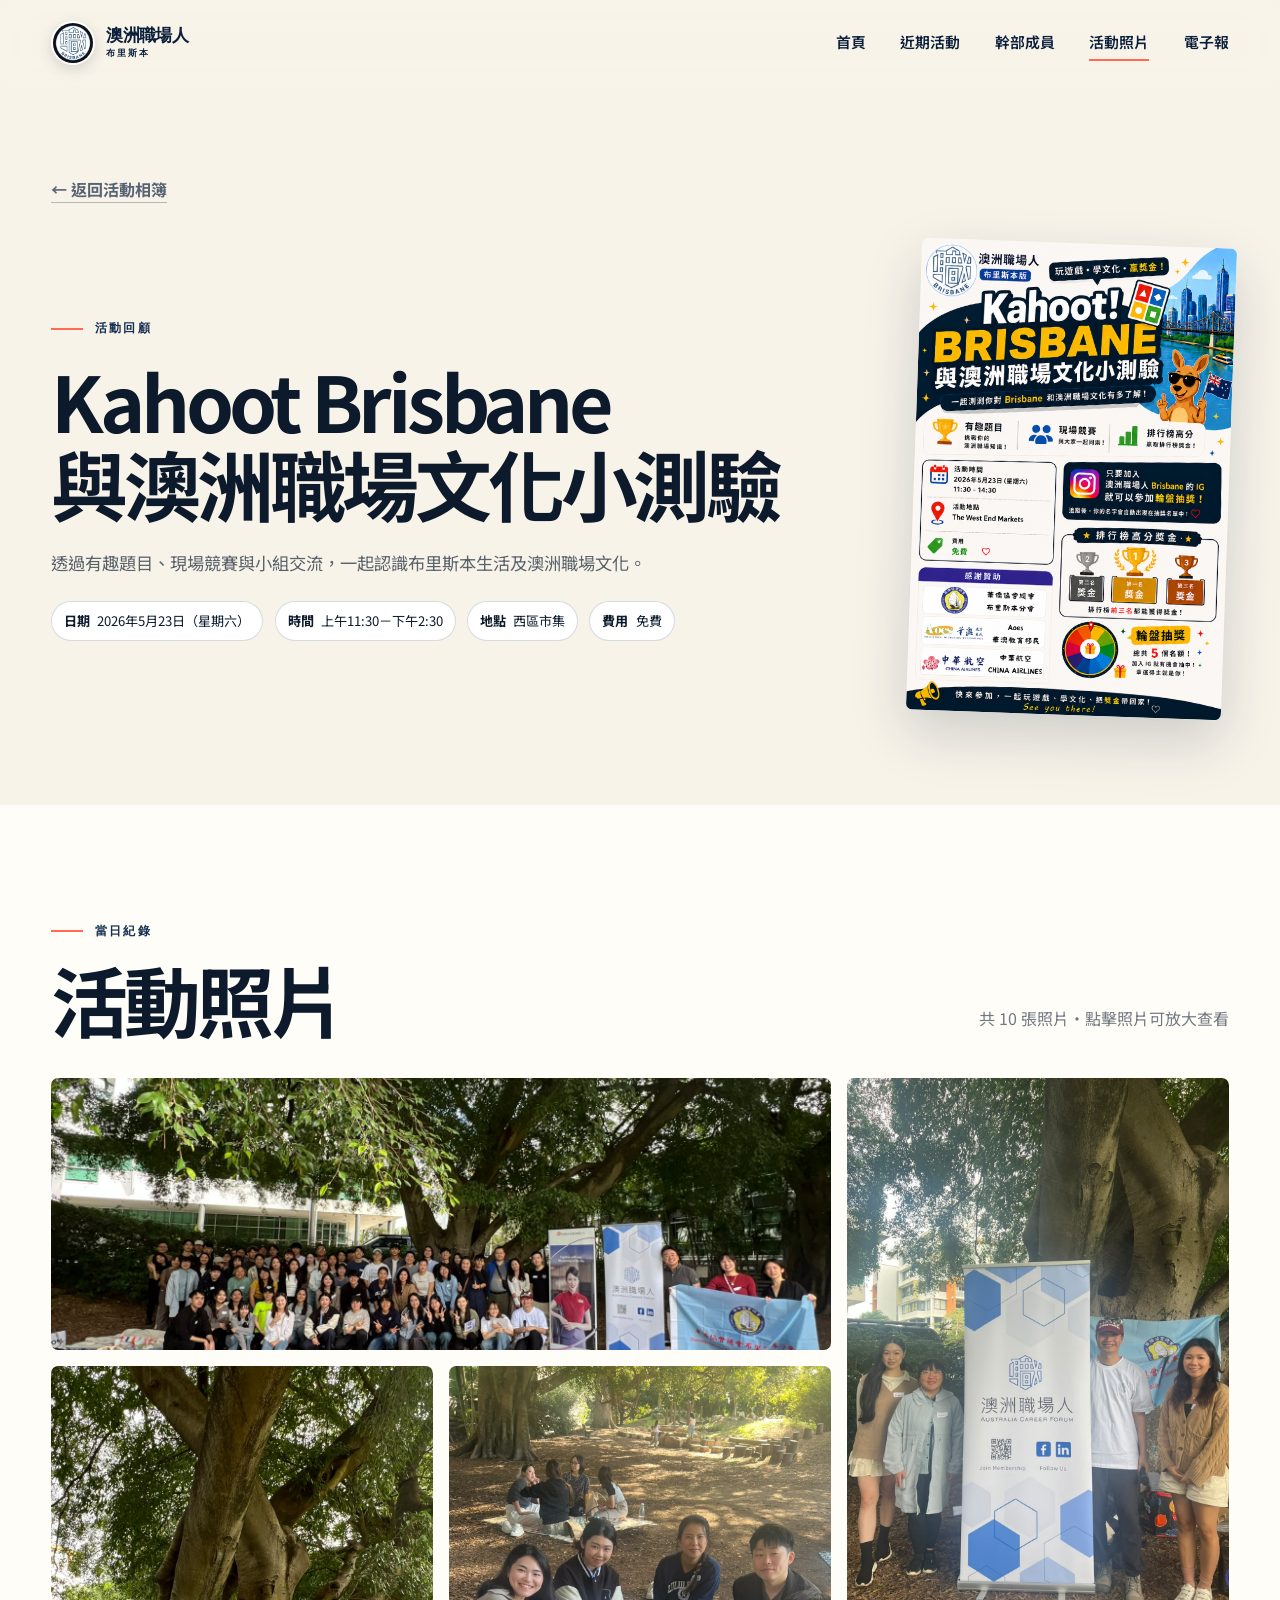
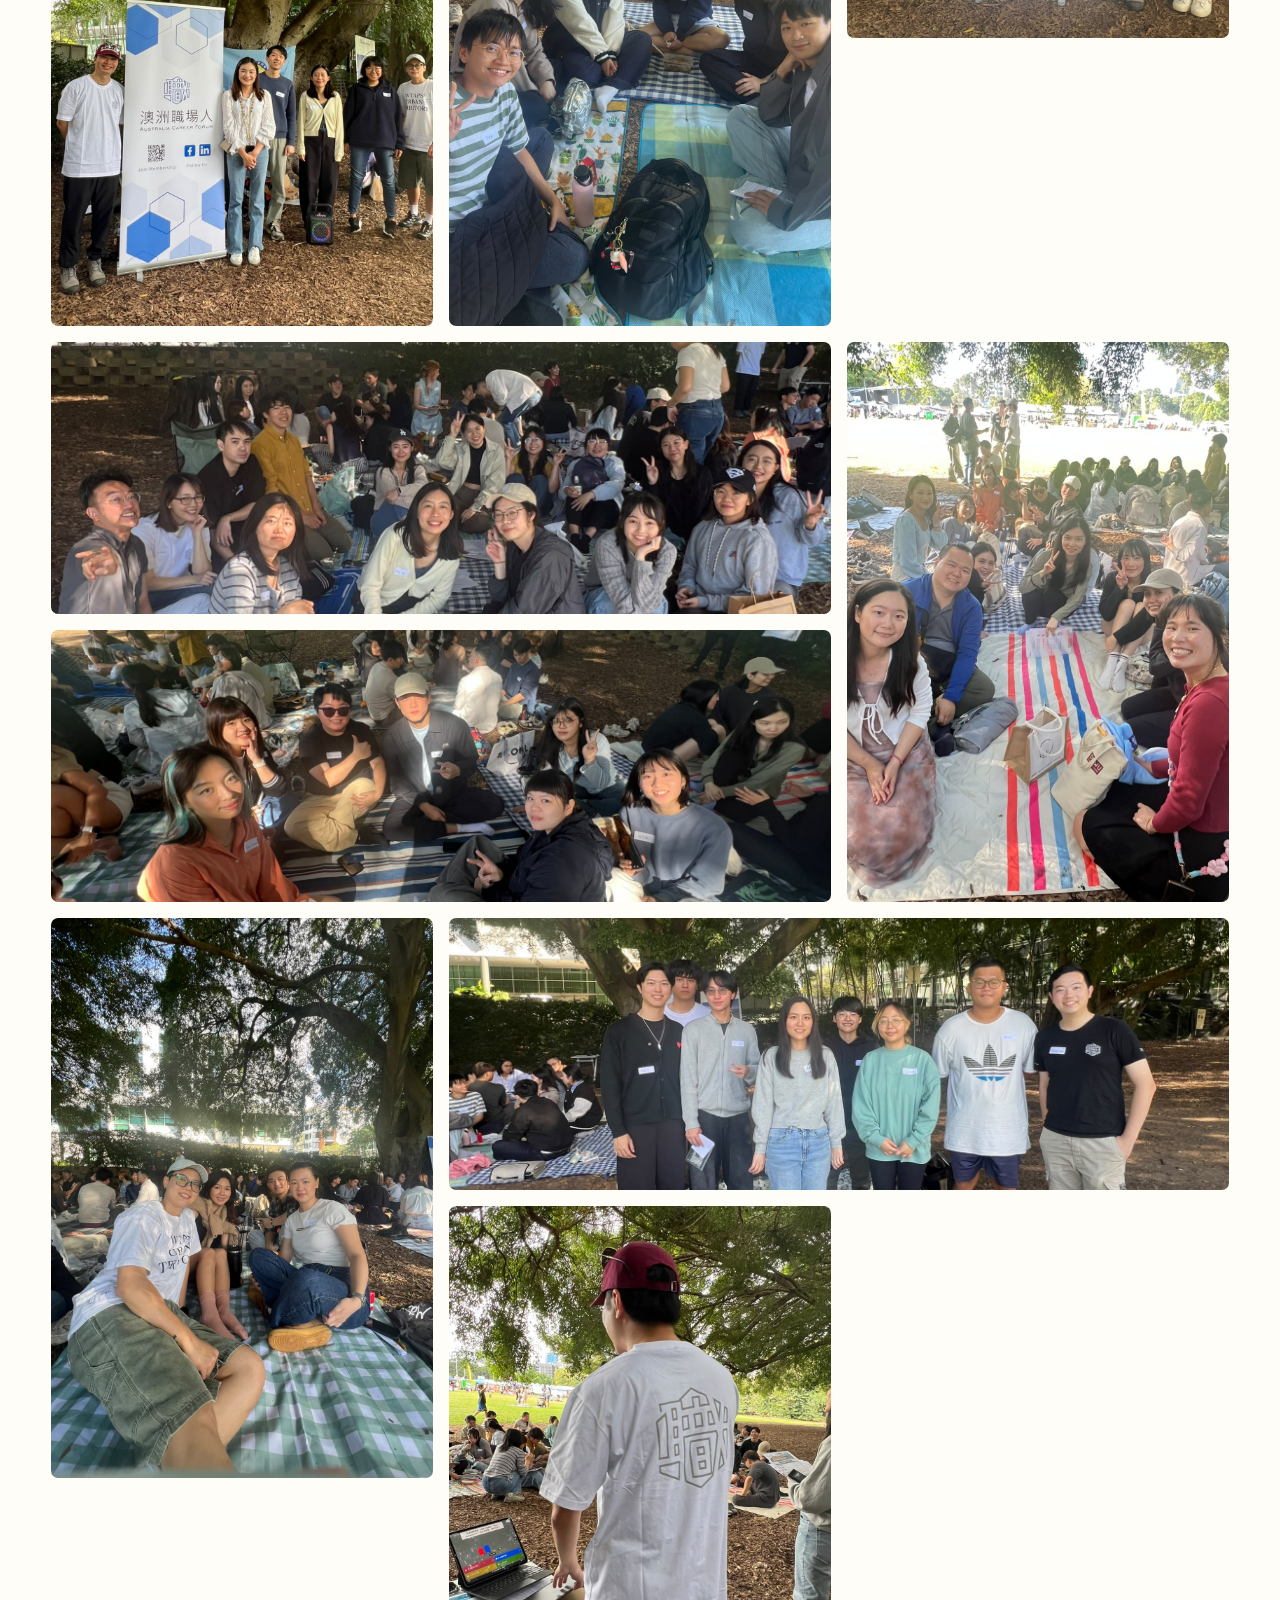
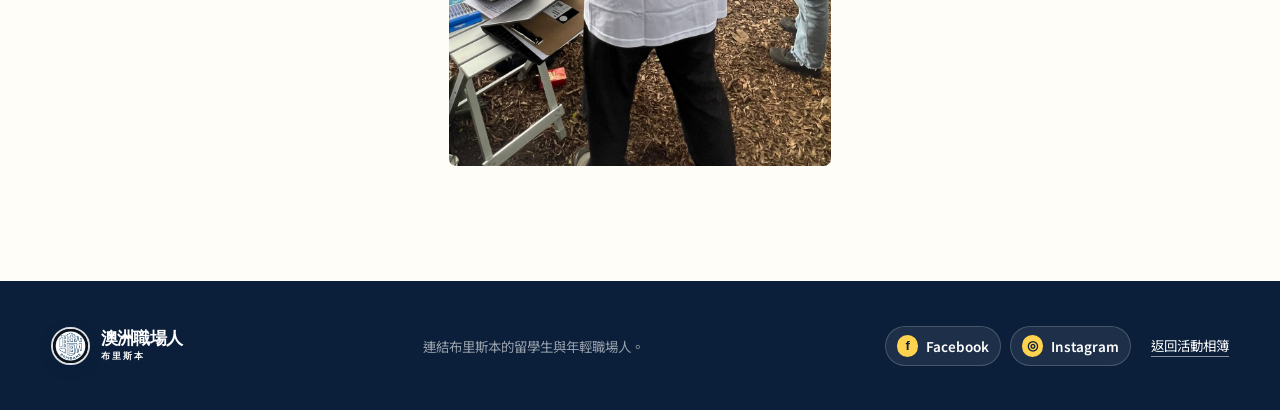
==== event-kahoot-brisbane-2026.html @ 307886db "Publish ACF Brisbane website" ====
<!doctype html>
<html lang="zh-Hant">
  <head>
    <meta charset="UTF-8" />
    <meta name="viewport" content="width=device-width, initial-scale=1.0" />
    <meta name="description" content="回顧2026年5月23日舉行的 Kahoot Brisbane 與澳洲職場文化小測驗。" />
    <meta name="theme-color" content="#0b1f3a" />
    <title>Kahoot Brisbane 活動相簿｜澳洲職場人布里斯本</title>
    <link rel="preconnect" href="https://fonts.googleapis.com" />
    <link rel="preconnect" href="https://fonts.gstatic.com" crossorigin />
    <link href="https://fonts.googleapis.com/css2?family=Noto+Sans+TC:wght@400;500;600;700;800&display=swap" rel="stylesheet" />
    <link rel="stylesheet" href="assets/styles.css" />
    <script src="assets/app.js" defer></script>
  </head>
  <body>
    <a class="skip-link" href="#main">跳至主要內容</a>
    <header class="site-header" data-header>
      <a class="brand" href="index.html" aria-label="澳洲職場人布里斯本首頁"><img class="brand-logo" src="assets/brisbane-logo.jpeg" alt="" /><span class="brand-name">澳洲職場人<span>布里斯本</span></span></a>
      <button class="menu-button" type="button" aria-expanded="false" aria-controls="primary-nav"><span></span><span></span><span></span><span class="sr-only">開啟選單</span></button>
      <nav id="primary-nav" class="primary-nav" aria-label="主要導覽"><a href="index.html">首頁</a><a href="events.html">近期活動</a><a href="team.html">幹部成員</a><a class="active" href="photos.html">活動照片</a><a href="newsletter.html">電子報</a></nav>
    </header>

    <main id="main" class="inner-page album-page">
      <header class="album-hero reveal">
        <a class="back-link" href="photos.html">← 返回活動相簿</a>
        <div class="album-hero-grid">
          <div>
            <p class="eyebrow"><span></span>活動回顧</p>
            <h1>Kahoot Brisbane<br />與澳洲職場文化小測驗</h1>
            <p>透過有趣題目、現場競賽與小組交流，一起認識布里斯本生活及澳洲職場文化。</p>
            <div class="album-meta">
              <span><b>日期</b>2026年5月23日（星期六）</span>
              <span><b>時間</b>上午11:30－下午2:30</span>
              <span><b>地點</b>西區市集</span>
              <span><b>費用</b>免費</span>
            </div>
          </div>
          <img src="assets/events/kahoot-brisbane-2026/poster.png" alt="Kahoot Brisbane 與澳洲職場文化小測驗活動海報" />
        </div>
      </header>

      <section class="section album-gallery-section" aria-labelledby="gallery-title">
        <div class="gallery-heading reveal"><div><p class="eyebrow"><span></span>當日紀錄</p><h2 id="gallery-title">活動照片</h2></div><p>共 10 張照片・點擊照片可放大查看</p></div>
        <div class="event-gallery">
          <button class="gallery-item gallery-wide reveal" type="button" data-gallery-image="assets/events/kahoot-brisbane-2026/photo-03.jpeg" data-gallery-alt="Kahoot Brisbane 全體參加者大合照"><img src="assets/events/kahoot-brisbane-2026/photo-03.jpeg" alt="Kahoot Brisbane 全體參加者大合照" /></button>
          <button class="gallery-item gallery-tall reveal" type="button" data-gallery-image="assets/events/kahoot-brisbane-2026/photo-01.jpeg" data-gallery-alt="活動工作人員與澳洲職場人布旗合照"><img loading="lazy" src="assets/events/kahoot-brisbane-2026/photo-01.jpeg" alt="活動工作人員與澳洲職場人布旗合照" /></button>
          <button class="gallery-item gallery-tall reveal" type="button" data-gallery-image="assets/events/kahoot-brisbane-2026/photo-02.jpeg" data-gallery-alt="活動工作人員團體合照"><img loading="lazy" src="assets/events/kahoot-brisbane-2026/photo-02.jpeg" alt="活動工作人員團體合照" /></button>
          <button class="gallery-item gallery-tall reveal" type="button" data-gallery-image="assets/events/kahoot-brisbane-2026/photo-04.jpeg" data-gallery-alt="參加者在樹下野餐交流"><img loading="lazy" src="assets/events/kahoot-brisbane-2026/photo-04.jpeg" alt="參加者在樹下野餐交流" /></button>
          <button class="gallery-item gallery-wide reveal" type="button" data-gallery-image="assets/events/kahoot-brisbane-2026/photo-05.jpeg" data-gallery-alt="活動參加者小組合照"><img loading="lazy" src="assets/events/kahoot-brisbane-2026/photo-05.jpeg" alt="活動參加者小組合照" /></button>
          <button class="gallery-item gallery-tall reveal" type="button" data-gallery-image="assets/events/kahoot-brisbane-2026/photo-06.jpeg" data-gallery-alt="參加者在市集旁合照"><img loading="lazy" src="assets/events/kahoot-brisbane-2026/photo-06.jpeg" alt="參加者在市集旁合照" /></button>
          <button class="gallery-item gallery-wide reveal" type="button" data-gallery-image="assets/events/kahoot-brisbane-2026/photo-07.jpeg" data-gallery-alt="參加者進行小組活動"><img loading="lazy" src="assets/events/kahoot-brisbane-2026/photo-07.jpeg" alt="參加者進行小組活動" /></button>
          <button class="gallery-item gallery-tall reveal" type="button" data-gallery-image="assets/events/kahoot-brisbane-2026/photo-08.jpeg" data-gallery-alt="活動參加者四人合照"><img loading="lazy" src="assets/events/kahoot-brisbane-2026/photo-08.jpeg" alt="活動參加者四人合照" /></button>
          <button class="gallery-item gallery-wide reveal" type="button" data-gallery-image="assets/events/kahoot-brisbane-2026/photo-09.jpeg" data-gallery-alt="活動參加者八人合照"><img loading="lazy" src="assets/events/kahoot-brisbane-2026/photo-09.jpeg" alt="活動參加者八人合照" /></button>
          <button class="gallery-item gallery-tall reveal" type="button" data-gallery-image="assets/events/kahoot-brisbane-2026/photo-10.jpeg" data-gallery-alt="Kahoot 競賽進行中的活動現場"><img loading="lazy" src="assets/events/kahoot-brisbane-2026/photo-10.jpeg" alt="Kahoot 競賽進行中的活動現場" /></button>
        </div>
      </section>
    </main>

    <dialog class="gallery-dialog" data-gallery-dialog>
      <button class="gallery-close" type="button" data-gallery-close aria-label="關閉大圖">×</button>
      <img data-gallery-preview src="assets/events/kahoot-brisbane-2026/photo-03.jpeg" alt="" />
    </dialog>

    <footer class="site-footer"><a class="brand footer-brand" href="index.html"><img class="brand-logo" src="assets/brisbane-logo.jpeg" alt="" /><span class="brand-name">澳洲職場人<span>布里斯本</span></span></a><p>連結布里斯本的留學生與年輕職場人。</p><div class="footer-actions"><div class="footer-socials"><a href="https://www.facebook.com/share/19KPuEmhov/?mibextid=wwXIfr" target="_blank" rel="noreferrer"><span aria-hidden="true">f</span>Facebook</a><a href="https://www.instagram.com/acf_brisbane?stkn=OWlxMHluYmlqZmZp" target="_blank" rel="noreferrer"><span aria-hidden="true">◎</span>Instagram</a></div><a class="footer-return" href="photos.html">返回活動相簿</a></div></footer>
  </body>
</html>
---- assets/styles.css ----
:root {
  --navy: #0b1f3a;
  --navy-2: #142f52;
  --ink: #0c1a2c;
  --cream: #f8f3e9;
  --white: #fffdf8;
  --coral: #ff6c52;
  --yellow: #ffd34e;
  --blue: #5fa8ff;
  --line: rgba(11, 31, 58, 0.16);
  --shadow: 0 28px 70px rgba(11, 31, 58, 0.16);
  --max: 1240px;
}

* { box-sizing: border-box; }
html { scroll-behavior: smooth; scroll-padding-top: 6rem; }
body {
  margin: 0;
  color: var(--ink);
  background: var(--cream);
  font-family: "Noto Sans TC", sans-serif;
  font-size: 1rem;
  line-height: 1.65;
  overflow-x: hidden;
}
img { display: block; max-width: 100%; }
a { color: inherit; text-decoration: none; }
button, input { font: inherit; }

.skip-link {
  position: fixed;
  top: 0.75rem;
  left: 0.75rem;
  z-index: 100;
  padding: 0.65rem 1rem;
  color: white;
  background: var(--navy);
  transform: translateY(-160%);
}
.skip-link:focus { transform: translateY(0); }
.sr-only {
  position: absolute;
  width: 1px;
  height: 1px;
  padding: 0;
  margin: -1px;
  overflow: hidden;
  clip: rect(0, 0, 0, 0);
  white-space: nowrap;
  border: 0;
}

.site-header {
  position: fixed;
  top: 0;
  left: 0;
  right: 0;
  z-index: 50;
  display: flex;
  align-items: center;
  justify-content: space-between;
  height: 5.4rem;
  padding: 0 4vw;
  color: var(--navy);
  background: rgba(248, 243, 233, 0.84);
  border-bottom: 1px solid transparent;
  backdrop-filter: blur(14px);
  transition: height 220ms ease, border-color 220ms ease, background 220ms ease;
}
.site-header.scrolled {
  height: 4.7rem;
  background: rgba(255, 253, 248, 0.94);
  border-color: var(--line);
}
.brand { display: inline-flex; align-items: center; gap: 0.7rem; }
.brand-logo {
  width: 2.75rem;
  height: 2.75rem;
  object-fit: cover;
  border: 2px solid rgba(255, 255, 255, 0.85);
  border-radius: 50%;
  box-shadow: 0 4px 14px rgba(11, 31, 58, 0.16);
}
.brand-mark {
  display: grid;
  width: 2.4rem;
  height: 2.4rem;
  place-items: center;
  color: var(--navy);
  background: var(--yellow);
  border-radius: 50% 50% 48% 15%;
  font-family: "Space Grotesk", sans-serif;
  font-weight: 700;
  transform: rotate(-5deg);
}
.brand-name {
  display: flex;
  flex-direction: column;
  font-family: "Space Grotesk", sans-serif;
  font-size: 1.08rem;
  font-weight: 700;
  line-height: 0.82;
  letter-spacing: -0.04em;
}
.brand-name span { font-size: 0.55rem; letter-spacing: 0.22em; margin-top: 0.45rem; }
.primary-nav { display: flex; align-items: center; gap: clamp(1.4rem, 2.7vw, 2.8rem); font-weight: 600; }
.primary-nav a { position: relative; font-size: 0.93rem; }
.primary-nav a::after {
  content: "";
  position: absolute;
  right: 0;
  bottom: -0.35rem;
  left: 0;
  height: 2px;
  background: var(--coral);
  transform: scaleX(0);
  transform-origin: right;
  transition: transform 180ms ease;
}
.primary-nav a:hover::after, .primary-nav a:focus-visible::after { transform: scaleX(1); transform-origin: left; }
.primary-nav a.active::after { transform: scaleX(1); }
.menu-button { display: none; border: 0; background: transparent; padding: 0.7rem; }

.hero {
  position: relative;
  display: grid;
  grid-template-columns: minmax(0, 1fr) minmax(24rem, 0.86fr);
  gap: clamp(2rem, 6vw, 7rem);
  align-items: center;
  width: min(var(--max), 92vw);
  min-height: 100svh;
  margin: 0 auto;
  padding: 8.2rem 0 4rem;
}
.hero::before {
  content: "";
  position: absolute;
  top: 17%;
  left: -7vw;
  width: 8.5rem;
  height: 8.5rem;
  border: 1px solid rgba(11, 31, 58, 0.22);
  border-radius: 50%;
}
.eyebrow {
  display: flex;
  align-items: center;
  gap: 0.75rem;
  margin: 0 0 1.25rem;
  color: var(--navy-2);
  font-family: "Space Grotesk", sans-serif;
  font-size: 0.78rem;
  font-weight: 700;
  letter-spacing: 0.17em;
  text-transform: uppercase;
}
.eyebrow span { display: block; width: 2rem; height: 2px; background: var(--coral); }
.hero h1, .section h2, .newsletter-section h1 {
  margin: 0;
  font-family: "Space Grotesk", "Noto Sans TC", sans-serif;
  font-weight: 700;
  letter-spacing: -0.055em;
  line-height: 0.98;
}
.hero h1 { font-size: clamp(3.4rem, 6.8vw, 6.6rem); }
.hero h1 em, .newsletter-section h1 em { color: var(--coral); font-family: "Noto Sans TC", sans-serif; font-style: normal; font-weight: 700; }
.hero-intro { max-width: 38rem; margin: 2rem 0; font-size: clamp(1.05rem, 1.35vw, 1.2rem); }
.hero-actions { display: flex; align-items: center; gap: 1.7rem; }
.button {
  display: inline-flex;
  align-items: center;
  justify-content: center;
  gap: 1.2rem;
  min-height: 3.4rem;
  padding: 0.75rem 1.25rem;
  font-weight: 700;
  border-radius: 0.3rem;
  transition: transform 160ms ease, box-shadow 160ms ease, background 160ms ease;
}
.button:hover { transform: translateY(-2px); }
.button-primary { color: var(--navy); background: var(--yellow); box-shadow: 7px 7px 0 var(--navy); }
.button-primary:hover { box-shadow: 4px 4px 0 var(--navy); }
.text-link { font-weight: 700; border-bottom: 1px solid var(--navy); }
.hero-stats { display: flex; gap: 2.5rem; margin-top: 4rem; }
.hero-stats div { display: flex; flex-direction: column; }
.hero-stats strong { font-family: "Space Grotesk", sans-serif; font-size: 1.55rem; }
.hero-stats span { color: rgba(12, 26, 44, 0.65); font-size: 0.77rem; text-transform: uppercase; letter-spacing: 0.09em; }

.hero-visual { position: relative; padding: 0 2.5rem 2.5rem 0; }
.hero-image-wrap { position: relative; z-index: 2; overflow: hidden; border-radius: 48% 48% 1rem 1rem; box-shadow: var(--shadow); }
.hero-image-wrap::after {
  content: "";
  position: absolute;
  inset: 0;
  background: linear-gradient(to top, rgba(11, 31, 58, 0.36), transparent 45%);
  pointer-events: none;
}
.hero-image-wrap img { width: 100%; height: clamp(30rem, 62vh, 44rem); object-fit: cover; }
.image-label {
  position: absolute;
  right: 1.2rem;
  bottom: 1.15rem;
  z-index: 3;
  color: white;
  font-size: 0.65rem;
  font-weight: 700;
  letter-spacing: 0.18em;
}
.sun-disc { position: absolute; right: 0; bottom: 0; z-index: 1; width: 62%; aspect-ratio: 1; background: var(--coral); border-radius: 50%; }
.vertical-note { position: absolute; top: 10%; right: -3.9rem; margin: 0; color: rgba(11, 31, 58, 0.6); font-size: 0.62rem; letter-spacing: 0.16em; writing-mode: vertical-rl; }

.section { padding: clamp(5.5rem, 9vw, 9rem) max(4vw, calc((100vw - var(--max)) / 2)); }
.section-heading { display: flex; align-items: end; justify-content: space-between; gap: 2rem; margin-bottom: 3.5rem; }
.section-heading h2 { font-size: clamp(3rem, 6vw, 5.5rem); }
.section-heading > p { max-width: 29rem; margin: 0 0 0.45rem; color: rgba(12, 26, 44, 0.67); }

.events-section { color: white; background: var(--navy); }
.events-section .eyebrow { color: rgba(255,255,255,0.7); }
.events-section .section-heading > p { color: rgba(255,255,255,0.62); }
.featured-event {
  display: grid;
  grid-template-columns: 10rem minmax(0, 1fr) 15rem;
  gap: clamp(1.5rem, 4vw, 4rem);
  align-items: stretch;
  padding: clamp(1.5rem, 3vw, 2.6rem);
  color: var(--ink);
  background: var(--white);
  border-radius: 0.7rem;
  box-shadow: 12px 12px 0 var(--coral);
}
.event-date { display: flex; flex-direction: column; justify-content: center; align-items: center; padding: 1rem; background: var(--yellow); text-align: center; }
.event-date span, .event-date small { font-family: "Space Grotesk", sans-serif; font-size: 0.72rem; font-weight: 700; letter-spacing: 0.15em; }
.event-date strong { margin: -0.2rem 0; font-family: "Space Grotesk", sans-serif; font-size: 4.8rem; line-height: 1; letter-spacing: -0.08em; }
.event-tag { margin: 0 0 0.6rem; color: var(--coral); font-size: 0.72rem; font-weight: 700; letter-spacing: 0.13em; }
.event-content h3 { max-width: 48rem; margin: 0; font-family: "Noto Sans TC", sans-serif; font-size: clamp(1.55rem, 3vw, 2.45rem); line-height: 1.25; }
.event-content > p:not(.event-tag) { max-width: 48rem; color: rgba(12, 26, 44, 0.7); }
.event-details { display: flex; flex-wrap: wrap; gap: 0.65rem 1.5rem; padding-top: 1rem; border-top: 1px solid var(--line); font-size: 0.88rem; }
.event-details span { display: flex; gap: 0.45rem; }
.event-action { display: flex; flex-direction: column; justify-content: flex-start; align-items: stretch; gap: 0.75rem; }
.availability { font-size: 0.82rem; font-weight: 600; }
.availability i { display: inline-block; width: 0.5rem; height: 0.5rem; margin-right: 0.5rem; background: #25a15f; border-radius: 50%; }
.button-dark { width: 100%; color: white; background: var(--navy); }
.button-dark:hover { background: var(--navy-2); }
.button-register { width: 100%; margin-top: auto; color: var(--navy); background: var(--yellow); }
.button-register:hover { background: #ffca24; }

.team-section { background: var(--white); }
.team-lead {
  position: relative;
  display: grid;
  grid-template-columns: minmax(12rem, 0.45fr) minmax(0, 1fr);
  gap: 1.5rem;
  align-items: center;
  margin-bottom: 1.25rem;
  padding: clamp(1.5rem, 3vw, 2.25rem);
  color: white;
  background: var(--navy);
  border-radius: 0.6rem;
  overflow: hidden;
}
.team-lead::after {
  content: "";
  position: absolute;
  right: -4rem;
  bottom: -7rem;
  width: 16rem;
  height: 16rem;
  background: var(--yellow);
  border-radius: 50%;
  opacity: 0.14;
}
.team-lead-avatar {
  display: grid;
  width: 6.5rem;
  height: 6.5rem;
  place-items: center;
  color: var(--navy);
  background: var(--yellow);
  border-radius: 50% 50% 18% 50%;
  font-family: Georgia, serif;
  font-size: 3rem;
}
.team-lead p { margin: 0; color: rgba(255,255,255,0.58); font-size: 0.7rem; font-weight: 700; letter-spacing: 0.17em; }
.team-lead h3, .team-lead h2 { margin: 0.2rem 0; font-family: "Noto Sans TC", sans-serif; font-size: 2.6rem; line-height: 1; }
.team-lead div > span { color: rgba(255,255,255,0.7); }
.lead-label { position: relative; z-index: 2; color: var(--yellow); font-size: 0.72rem; font-weight: 700; letter-spacing: 0.16em; }
.team-grid { display: grid; grid-template-columns: repeat(3, 1fr); gap: 1.25rem; }
.person-card { position: relative; min-height: 22rem; padding: clamp(1.4rem, 2.5vw, 2rem); background: white; border: 1px solid var(--line); border-top: 6px solid var(--coral); border-radius: 0.55rem; }
.person-card:nth-child(2) { border-top-color: var(--yellow); }
.person-card:nth-child(3) { border-top-color: #ff8b35; }
.person-card:nth-child(4) { border-top-color: #3c8c4a; }
.person-card:nth-child(5) { border-top-color: #6545a2; }
.person-card:nth-child(6) { border-top-color: #2685d8; }
.person-card > p { margin: 0; color: rgba(12, 26, 44, 0.5); font-family: "Space Grotesk", sans-serif; font-size: 0.75rem; }
.person-card h3, .person-card h2 { margin: 1.5rem 0 0.15rem; font-family: "Noto Sans TC", sans-serif; font-size: 2rem; line-height: 1.1; }
.person-card > span { color: rgba(12, 26, 44, 0.62); font-size: 0.88rem; }
.responsibility-list { display: grid; gap: 0.75rem; margin: 1.5rem 0 0; padding: 1.25rem 0 0 1.2rem; color: rgba(12,26,44,0.74); border-top: 1px solid var(--line); }
.responsibility-list li { padding-left: 0.2rem; }
.responsibility-list li::marker { color: var(--coral); }
.lead-responsibilities { position: relative; z-index: 2; grid-template-columns: repeat(3, 1fr); gap: 1rem; margin: 0; padding: 0; color: rgba(255,255,255,0.78); border: 0; list-style: none; }
.lead-responsibilities li { padding: 0.8rem 1rem; background: rgba(255,255,255,0.08); border: 1px solid rgba(255,255,255,0.12); border-radius: 0.35rem; }
.person-avatar { display: grid; width: 100%; height: 16rem; place-items: center; margin-bottom: 1.2rem; color: var(--navy); font-family: Georgia, serif; font-size: 6rem; border-radius: 50% 50% 0.4rem 0.4rem; }
.person-avatar.coral { background: var(--coral); }
.person-avatar.yellow { background: var(--yellow); }
.person-avatar.orange { background: #ff8b35; }
.person-avatar.green { color: white; background: #3c8c4a; }
.person-avatar.purple { color: white; background: #6545a2; }
.person-avatar.blue { color: white; background: #2685d8; }
.person-card-more { display: flex; flex-direction: column; justify-content: space-between; color: white; background: var(--navy); border-color: var(--navy); }
.person-card-more p { color: rgba(255,255,255,0.6); font-size: 0.7rem; letter-spacing: 0.15em; }
.person-card-more h3 { max-width: 16rem; margin-top: 8rem; font-size: 2.7rem; }
.person-card-more div > span { display: block; max-width: 22rem; margin-top: 1rem; color: rgba(255,255,255,0.65); }
.round-arrow { display: grid; align-self: end; width: 4rem; height: 4rem; place-items: center; color: var(--navy); background: var(--yellow); border-radius: 50%; font-size: 1.4rem; }
.org-chart-card {
  position: relative;
  display: grid;
  grid-template-columns: minmax(15rem, 0.65fr) minmax(0, 1.35fr);
  gap: clamp(1.5rem, 4vw, 4rem);
  align-items: center;
  margin-top: 1.25rem;
  padding: clamp(1.5rem, 3vw, 2.5rem);
  color: var(--navy);
  background: #eef5ff;
  border: 1px solid #b8d4f5;
  border-radius: 0.6rem;
  overflow: hidden;
}
.org-chart-card > div > p { margin: 0; color: #3774ae; font-size: 0.7rem; font-weight: 700; letter-spacing: 0.15em; }
.org-chart-card h3, .org-chart-card h2 { margin: 0.7rem 0; font-family: "Noto Sans TC", sans-serif; font-size: clamp(1.8rem, 3vw, 3rem); line-height: 1.25; }
.org-chart-card > div > span { color: rgba(11, 31, 58, 0.62); }
.org-chart-card img { width: 100%; border-radius: 0.35rem; box-shadow: 0 18px 40px rgba(11, 31, 58, 0.13); transition: transform 220ms ease; }
.org-chart-card:hover img { transform: scale(1.015); }
.org-chart-card > .round-arrow { position: absolute; right: 1.25rem; bottom: 1.25rem; }

.photos-section { background: var(--cream); }
.photo-story { position: relative; min-height: 38rem; overflow: hidden; border-radius: 0.65rem; }
.photo-story::after { content: ""; position: absolute; inset: 0; background: linear-gradient(90deg, rgba(11,31,58,0.9), rgba(11,31,58,0.05) 70%); }
.photo-story img { position: absolute; width: 100%; height: 100%; object-fit: cover; }
.photo-caption { position: relative; z-index: 2; max-width: 37rem; padding: clamp(3rem, 7vw, 6.5rem); color: white; }
.photo-caption > span { font-size: 0.7rem; font-weight: 700; letter-spacing: 0.16em; }
.photo-caption h3, .photo-caption h2 { margin: 1rem 0; font-family: "Noto Sans TC", sans-serif; font-size: clamp(2.5rem, 5vw, 4.8rem); line-height: 1.12; letter-spacing: -0.05em; }

.newsletter-section { position: relative; min-height: 42rem; overflow: hidden; padding: clamp(5rem, 10vw, 9rem) max(4vw, calc((100vw - var(--max)) / 2)); color: white; background: var(--coral); }
.newsletter-inner { position: relative; z-index: 2; max-width: 46rem; }
.eyebrow.light { color: rgba(255,255,255,0.78); }
.eyebrow.light span { background: var(--yellow); }
.newsletter-section h1 { font-size: clamp(3.4rem, 7vw, 6.6rem); }
.newsletter-section h1 em { color: var(--navy); }
.newsletter-inner > p:not(.eyebrow):not(.form-note) { max-width: 35rem; font-size: 1.1rem; }
.newsletter-form { display: flex; max-width: 38rem; margin-top: 2rem; padding: 0.35rem; background: white; border-radius: 0.4rem; }
.newsletter-form input { flex: 1; min-width: 0; padding: 0.85rem 1rem; color: var(--ink); background: transparent; border: 0; outline: 0; }
.newsletter-form input:focus { box-shadow: inset 0 0 0 2px var(--navy); }
.newsletter-form button { padding: 0.75rem 1rem; color: white; background: var(--navy); border: 0; border-radius: 0.25rem; font-weight: 700; cursor: pointer; }
.form-note { min-height: 1.6rem; margin-top: 0.75rem; font-size: 0.82rem; color: rgba(255,255,255,0.82); }
.newsletter-shape { position: absolute; right: -8vw; bottom: -16vw; display: grid; width: min(55vw, 44rem); aspect-ratio: 1; place-items: center; color: var(--navy); background: var(--yellow); border-radius: 48% 52% 18% 82% / 59% 29% 71% 41%; transform: rotate(-12deg); }
.newsletter-shape span { font-family: "Space Grotesk", sans-serif; font-size: clamp(5rem, 13vw, 11rem); font-weight: 700; letter-spacing: -0.1em; transform: rotate(12deg); }

.site-footer { display: flex; align-items: center; justify-content: space-between; gap: 2rem; padding: 2.5rem 4vw; color: white; background: var(--navy); font-size: 0.84rem; }
.footer-brand .brand-logo { width: 2.4rem; height: 2.4rem; }
.site-footer p { color: rgba(255,255,255,0.58); }
.footer-actions { display: flex; align-items: center; gap: 1.25rem; }
.footer-socials { display: flex; gap: 0.55rem; }
.footer-socials a { display: inline-flex; align-items: center; gap: 0.45rem; padding: 0.5rem 0.7rem; color: white; background: rgba(255,255,255,0.08); border: 1px solid rgba(255,255,255,0.18); border-radius: 99rem; font-weight: 600; transition: background 160ms ease, transform 160ms ease; }
.footer-socials a:hover { background: rgba(255,255,255,0.16); transform: translateY(-1px); }
.footer-socials a span { display: grid; width: 1.35rem; height: 1.35rem; place-items: center; color: var(--navy); background: var(--yellow); border-radius: 50%; font-family: Arial, sans-serif; font-size: 0.82rem; font-weight: 800; }
.footer-return { white-space: nowrap; border-bottom: 1px solid rgba(255,255,255,0.5); }
.social-follow { max-width: 38rem; margin-top: 2rem; padding-top: 1.5rem; border-top: 1px solid rgba(255,255,255,0.28); }
.social-follow > p { margin: 0 0 0.8rem; color: rgba(255,255,255,0.82); font-size: 0.9rem; }
.social-follow > div { display: flex; flex-wrap: wrap; gap: 0.7rem; }
.social-follow a { display: inline-flex; align-items: center; gap: 0.55rem; min-height: 3rem; padding: 0.6rem 0.9rem; color: var(--navy); background: white; border-radius: 0.3rem; font-weight: 700; transition: transform 160ms ease, box-shadow 160ms ease; }
.social-follow a:hover { transform: translateY(-2px); box-shadow: 0 8px 22px rgba(11,31,58,0.18); }
.social-follow a span { display: grid; width: 1.6rem; height: 1.6rem; place-items: center; color: white; background: var(--navy); border-radius: 50%; font-family: Arial, sans-serif; font-size: 0.9rem; }

.home-event { padding: clamp(4rem, 7vw, 7rem) max(4vw, calc((100vw - var(--max)) / 2)); color: white; background: var(--navy); }
.home-event-inner { display: grid; grid-template-columns: 9rem 9rem minmax(0, 1fr) auto; gap: clamp(1.2rem, 3vw, 2.5rem); align-items: center; }
.home-event h2 { margin: 0; font-size: clamp(1.7rem, 3vw, 2.7rem); line-height: 1.3; }
.home-event p:not(.event-tag) { margin-bottom: 0; color: rgba(255,255,255,0.66); }
.home-event .event-date { color: var(--navy); }
.home-event .button-register { width: auto; margin: 0; }
.home-event-poster { display: block; overflow: hidden; border: 3px solid white; border-radius: 0.3rem; box-shadow: 0 12px 28px rgba(0,0,0,0.25); transform: rotate(1.5deg); transition: transform 180ms ease; }
.home-event-poster:hover { transform: rotate(0) scale(1.03); }
.home-event-poster img { width: 100%; aspect-ratio: 2 / 3; object-fit: cover; }
.home-links { display: grid; grid-template-columns: repeat(3, 1fr); gap: 1px; padding: 1px; background: var(--line); }
.home-link-card { position: relative; min-height: 23rem; padding: clamp(2rem, 4vw, 4rem); background: var(--white); transition: color 180ms ease, background 180ms ease; }
.home-link-card > span { color: rgba(12,26,44,0.45); font-size: 0.75rem; font-weight: 700; }
.home-link-card h2 { max-width: 15rem; margin: 4.5rem 0 1rem; font-size: clamp(1.7rem, 2.4vw, 2.5rem); line-height: 1.25; }
.home-link-card p { max-width: 18rem; color: rgba(12,26,44,0.62); }
.home-link-card b { position: absolute; right: 2rem; bottom: 2rem; display: grid; width: 3.5rem; height: 3.5rem; place-items: center; color: var(--navy); background: var(--yellow); border-radius: 50%; font-size: 1.3rem; }
.home-link-card:hover { color: white; background: var(--navy); }
.home-link-card:hover p, .home-link-card:hover > span { color: rgba(255,255,255,0.65); }

.inner-page { padding-top: 5.4rem; }
.page-hero { padding: clamp(5rem, 9vw, 8rem) max(4vw, calc((100vw - var(--max)) / 2)); background: var(--cream); }
.page-hero h1 { margin: 0; font-size: clamp(3.7rem, 8vw, 7rem); line-height: 1; letter-spacing: -0.06em; }
.page-hero > p:last-child { max-width: 38rem; margin: 1.5rem 0 0; color: rgba(12,26,44,0.65); font-size: 1.08rem; }
.page-section { padding-top: clamp(4rem, 7vw, 7rem); }
.events-section.page-section { min-height: 35rem; }
.events-section .event-content h2 { max-width: 48rem; margin: 0; color: var(--ink); font-size: clamp(1.55rem, 3vw, 2.45rem); line-height: 1.25; letter-spacing: -0.025em; }
.event-content-layout { display: grid; grid-template-columns: minmax(8.5rem, 11rem) minmax(0, 1fr); gap: clamp(1.2rem, 2.5vw, 2rem); align-items: start; }
.event-poster-link { position: relative; display: block; overflow: hidden; border-radius: 0.3rem; box-shadow: 0 12px 30px rgba(11,31,58,0.18); }
.event-poster-link img { width: 100%; aspect-ratio: 2 / 3; object-fit: cover; }
.event-poster-link span { position: absolute; right: 0.45rem; bottom: 0.45rem; left: 0.45rem; padding: 0.4rem; color: white; background: rgba(11,31,58,0.86); border-radius: 0.2rem; font-size: 0.72rem; font-weight: 700; text-align: center; }
.event-topics { display: flex; flex-wrap: wrap; gap: 0.55rem; margin-top: 1rem; }
.event-topics span { padding: 0.4rem 0.7rem; color: var(--navy); background: #edf4fc; border-radius: 99rem; font-size: 0.78rem; font-weight: 600; }
.empty-gallery { display: flex; gap: 1.5rem; align-items: center; margin-top: 1.25rem; padding: 2rem; border: 1px dashed rgba(11,31,58,0.3); border-radius: 0.55rem; }
.empty-gallery > span { display: grid; flex: 0 0 auto; width: 3.5rem; height: 3.5rem; place-items: center; color: var(--navy); background: var(--yellow); border-radius: 50%; font-size: 1.5rem; }
.empty-gallery h2 { margin: 0 0 0.35rem; font-size: 1.3rem; }
.empty-gallery p { margin: 0; color: rgba(12,26,44,0.62); }
.album-card {
  position: relative;
  display: block;
  padding: clamp(1rem, 2vw, 1.5rem);
  color: var(--navy);
  background: #dcecff;
  border: 1px solid #b4d2f3;
  border-radius: 0.7rem;
  box-shadow: 0 22px 55px rgba(11,31,58,0.12);
  transition: transform 200ms ease, box-shadow 200ms ease;
}
.album-card::before {
  content: "";
  position: absolute;
  top: -1.2rem;
  left: 1.5rem;
  width: 11rem;
  height: 1.5rem;
  background: #dcecff;
  border: 1px solid #b4d2f3;
  border-bottom: 0;
  border-radius: 0.65rem 0.65rem 0 0;
}
.album-card:hover { transform: translateY(-4px); box-shadow: 0 28px 65px rgba(11,31,58,0.17); }
.album-tab { position: absolute; top: -1.05rem; left: 2.5rem; z-index: 2; font-size: 0.73rem; font-weight: 700; }
.album-cover { position: relative; height: clamp(21rem, 47vw, 37rem); overflow: hidden; background: var(--navy); border-radius: 0.45rem; }
.album-main-photo { width: 100%; height: 100%; object-fit: cover; transition: transform 300ms ease; }
.album-card:hover .album-main-photo { transform: scale(1.02); }
.album-poster { position: absolute; right: clamp(1rem, 3vw, 2.5rem); bottom: clamp(1rem, 3vw, 2.5rem); width: clamp(7rem, 16vw, 13rem); max-height: 78%; object-fit: contain; border: 5px solid white; border-radius: 0.3rem; box-shadow: 0 12px 32px rgba(11,31,58,0.28); transform: rotate(2deg); }
.album-info { display: flex; justify-content: space-between; gap: 2rem; align-items: center; padding: clamp(1.5rem, 3vw, 2.5rem) 0.5rem 0.6rem; }
.album-info p { margin: 0; color: #3774ae; font-size: 0.78rem; font-weight: 700; }
.album-info h2 { margin: 0.4rem 0; font-size: clamp(1.65rem, 3vw, 2.7rem); line-height: 1.25; }
.album-info span { color: rgba(11,31,58,0.58); font-size: 0.88rem; }
.album-info b { display: grid; flex: 0 0 auto; width: 4rem; height: 4rem; place-items: center; color: white; background: var(--navy); border-radius: 50%; font-size: 1.4rem; }
.album-hero { padding: clamp(3.5rem, 7vw, 6.5rem) max(4vw, calc((100vw - var(--max)) / 2)); background: var(--cream); }
.back-link { display: inline-block; margin-bottom: 2.5rem; color: rgba(11,31,58,0.68); font-weight: 700; border-bottom: 1px solid rgba(11,31,58,0.28); }
.album-hero-grid { display: grid; grid-template-columns: minmax(0, 1.35fr) minmax(15rem, 0.55fr); gap: clamp(2rem, 7vw, 7rem); align-items: center; }
.album-hero h1 { max-width: 52rem; margin: 0; font-size: clamp(2.8rem, 6vw, 5.8rem); line-height: 1.08; letter-spacing: -0.055em; }
.album-hero-grid > div > p:not(.eyebrow) { max-width: 43rem; margin: 1.5rem 0; color: rgba(12,26,44,0.68); font-size: 1.08rem; }
.album-hero-grid > img { width: min(100%, 22rem); justify-self: end; border-radius: 0.4rem; box-shadow: 0 22px 55px rgba(11,31,58,0.18); transform: rotate(2deg); }
.album-meta { display: flex; flex-wrap: wrap; gap: 0.7rem; }
.album-meta span { display: flex; gap: 0.45rem; padding: 0.5rem 0.75rem; background: white; border: 1px solid var(--line); border-radius: 99rem; font-size: 0.82rem; }
.album-gallery-section { background: var(--white); }
.gallery-heading { display: flex; justify-content: space-between; gap: 2rem; align-items: end; margin-bottom: 2.5rem; }
.gallery-heading h2 { margin: 0; font-size: clamp(3rem, 6vw, 5rem); line-height: 1; }
.gallery-heading > p { margin: 0 0 0.4rem; color: rgba(12,26,44,0.58); }
.event-gallery { display: grid; grid-template-columns: repeat(3, 1fr); grid-auto-rows: 17rem; gap: 1rem; }
.gallery-item { position: relative; min-width: 0; padding: 0; overflow: hidden; background: #dbe6f3; border: 0; border-radius: 0.45rem; cursor: zoom-in; }
.gallery-item::after { content: "放大"; position: absolute; right: 0.75rem; bottom: 0.75rem; padding: 0.35rem 0.65rem; color: white; background: rgba(11,31,58,0.82); border-radius: 99rem; font-size: 0.72rem; font-weight: 700; opacity: 0; transform: translateY(5px); transition: opacity 160ms ease, transform 160ms ease; }
.gallery-item:hover::after, .gallery-item:focus-visible::after { opacity: 1; transform: translateY(0); }
.gallery-item img { width: 100%; height: 100%; object-fit: cover; transition: transform 220ms ease; }
.gallery-item:hover img { transform: scale(1.025); }
.gallery-wide { grid-column: span 2; }
.gallery-tall { grid-row: span 2; }
.gallery-dialog { width: min(94vw, 82rem); max-width: none; height: min(92vh, 58rem); padding: 0; overflow: hidden; background: #071322; border: 0; border-radius: 0.55rem; box-shadow: 0 30px 90px rgba(0,0,0,0.48); }
.gallery-dialog::backdrop { background: rgba(4,12,24,0.86); backdrop-filter: blur(5px); }
.gallery-dialog img { width: 100%; height: 100%; object-fit: contain; }
.gallery-close { position: absolute; top: 0.8rem; right: 0.8rem; z-index: 2; display: grid; width: 2.8rem; height: 2.8rem; place-items: center; color: white; background: rgba(11,31,58,0.82); border: 1px solid rgba(255,255,255,0.35); border-radius: 50%; font-size: 1.7rem; line-height: 1; cursor: pointer; }
.newsletter-main { padding-top: 5.4rem; }
.newsletter-full { display: flex; align-items: center; min-height: calc(100svh - 5.4rem); }
.newsletter-full .newsletter-inner { width: 100%; }
.newsletter-shape span { font-family: "Noto Sans TC", sans-serif; font-size: clamp(3rem, 8vw, 7rem); letter-spacing: -0.08em; }

.reveal { opacity: 0; transform: translateY(22px); transition: opacity 650ms ease, transform 650ms ease; }
.reveal[data-delay="1"] { transition-delay: 100ms; }
.reveal[data-delay="2"] { transition-delay: 200ms; }
.reveal.visible { opacity: 1; transform: translateY(0); }

@media (max-width: 960px) {
  .hero { grid-template-columns: 1fr; min-height: auto; padding-top: 9rem; }
  .hero-copy { max-width: 48rem; }
  .hero-visual { width: min(42rem, 92%); justify-self: center; }
  .featured-event { grid-template-columns: 8rem 1fr; }
  .event-action { grid-column: 2; flex-direction: row; align-items: center; gap: 1rem; }
  .button-dark, .button-register { width: auto; margin-top: 0; }
  .team-grid { grid-template-columns: 1fr 1fr; }
  .home-event-inner { grid-template-columns: 8rem 8rem 1fr; }
  .home-event .button-register { grid-column: 3; justify-self: start; }
  .person-card-more { grid-column: 1 / -1; min-height: 20rem; }
  .person-card-more h3 { margin-top: 3.5rem; }
  .album-hero-grid { grid-template-columns: 1fr minmax(13rem, 0.45fr); gap: 2.5rem; }
  .event-gallery { grid-template-columns: repeat(2, 1fr); }
}

@media (max-width: 720px) {
  html { scroll-padding-top: 4.8rem; }
  .site-header { height: 4.8rem; padding: 0 1.25rem; }
  .brand-name { font-size: 0.92rem; }
  .menu-button { display: grid; gap: 4px; cursor: pointer; }
  .menu-button span:not(.sr-only) { display: block; width: 1.45rem; height: 2px; background: var(--navy); transition: transform 180ms ease, opacity 180ms ease; }
  .menu-button[aria-expanded="true"] span:nth-child(1) { transform: translateY(6px) rotate(45deg); }
  .menu-button[aria-expanded="true"] span:nth-child(2) { opacity: 0; }
  .menu-button[aria-expanded="true"] span:nth-child(3) { transform: translateY(-6px) rotate(-45deg); }
  .primary-nav {
    position: absolute;
    top: 100%;
    right: 0;
    left: 0;
    display: grid;
    gap: 0;
    padding: 0.6rem 1.25rem 1.25rem;
    background: var(--white);
    border-bottom: 1px solid var(--line);
    transform: translateY(-130%);
    opacity: 0;
    pointer-events: none;
    transition: transform 200ms ease, opacity 200ms ease;
  }
  .primary-nav.open { transform: translateY(0); opacity: 1; pointer-events: auto; }
  .primary-nav a { padding: 0.85rem 0; border-bottom: 1px solid var(--line); }
  .hero { width: min(100% - 2.5rem, var(--max)); gap: 4rem; padding-top: 7.5rem; }
  .hero h1 { font-size: clamp(3rem, 14vw, 4.8rem); }
  .hero-actions { align-items: flex-start; flex-direction: column; }
  .hero-stats { margin-top: 3rem; }
  .hero-visual { width: 100%; padding-right: 1.5rem; }
  .hero-image-wrap img { height: 30rem; }
  .vertical-note { display: none; }
  .section { padding-top: 5.5rem; padding-bottom: 5.5rem; }
  .section-heading { align-items: flex-start; flex-direction: column; margin-bottom: 2.5rem; }
  .section-heading h2 { font-size: 3.5rem; }
  .featured-event { grid-template-columns: 1fr; box-shadow: 7px 7px 0 var(--coral); }
  .event-date { align-items: baseline; flex-direction: row; justify-content: flex-start; gap: 0.75rem; }
  .event-date strong { font-size: 3rem; }
  .event-action { grid-column: auto; align-items: stretch; flex-direction: column; }
  .button-dark, .button-register { width: 100%; }
  .team-lead { grid-template-columns: 1fr; }
  .lead-label { grid-column: 1 / -1; }
  .lead-responsibilities { grid-template-columns: 1fr; }
  .team-grid { grid-template-columns: 1fr; }
  .person-card-more { grid-column: auto; }
  .person-card { min-height: auto; }
  .org-chart-card { grid-template-columns: 1fr; }
  .org-chart-card > .round-arrow { display: none; }
  .photo-story { min-height: 34rem; }
  .photo-story::after { background: linear-gradient(to top, rgba(11,31,58,0.92), rgba(11,31,58,0.08)); }
  .photo-caption { position: absolute; bottom: 0; padding: 2rem; }
  .newsletter-section { min-height: 48rem; }
  .newsletter-form { flex-direction: column; gap: 0.35rem; background: transparent; }
  .newsletter-form input { min-height: 3.4rem; background: white; border-radius: 0.3rem; }
  .newsletter-form button { min-height: 3.4rem; }
  .newsletter-shape { right: -22vw; bottom: -7rem; width: 30rem; }
  .home-event-inner { grid-template-columns: 1fr; }
  .home-event .button-register { grid-column: auto; justify-self: stretch; }
  .home-event-poster { width: 10rem; }
  .event-content-layout { grid-template-columns: 1fr; }
  .event-poster-link { width: min(13rem, 70vw); }
  .home-links { grid-template-columns: 1fr; }
  .home-link-card { min-height: 18rem; }
  .home-link-card h2 { margin-top: 2.5rem; }
  .inner-page, .newsletter-main { padding-top: 4.8rem; }
  .page-hero { padding-top: 4rem; padding-bottom: 4rem; }
  .page-hero h1 { font-size: clamp(3rem, 15vw, 4.5rem); }
  .empty-gallery { align-items: flex-start; }
  .album-cover { height: 24rem; }
  .album-hero-grid { grid-template-columns: 1fr; }
  .album-hero-grid > img { justify-self: start; width: min(72%, 19rem); }
  .gallery-heading { align-items: flex-start; flex-direction: column; }
  .event-gallery { grid-template-columns: 1fr; grid-auto-rows: 18rem; }
  .gallery-wide { grid-column: auto; }
  .gallery-tall { grid-row: span 2; }
  .site-footer { align-items: flex-start; flex-direction: column; }
  .footer-actions { width: 100%; align-items: flex-start; flex-direction: column; }
  .footer-socials { flex-wrap: wrap; }
}

@media (prefers-reduced-motion: reduce) {
  html { scroll-behavior: auto; }
  *, *::before, *::after { transition-duration: 0.01ms !important; animation-duration: 0.01ms !important; animation-iteration-count: 1 !important; }
  .reveal { opacity: 1; transform: none; }
}
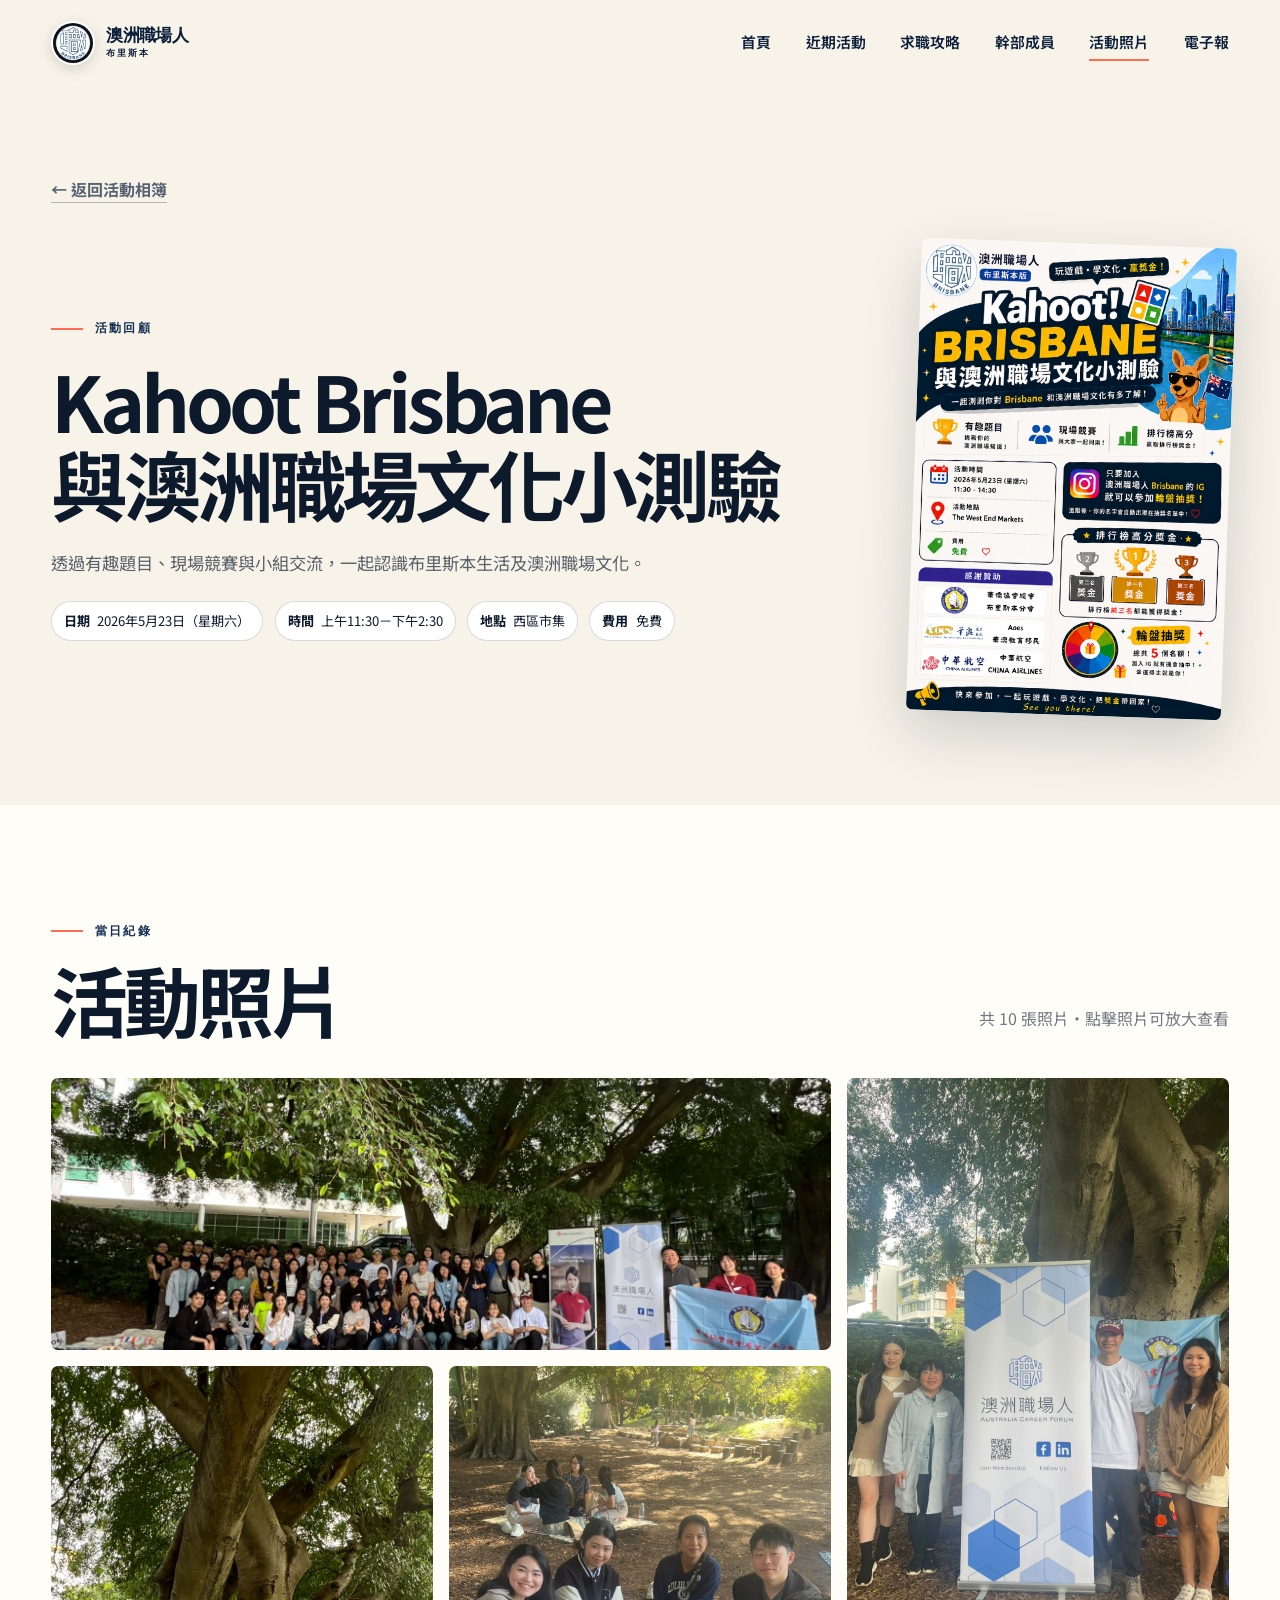
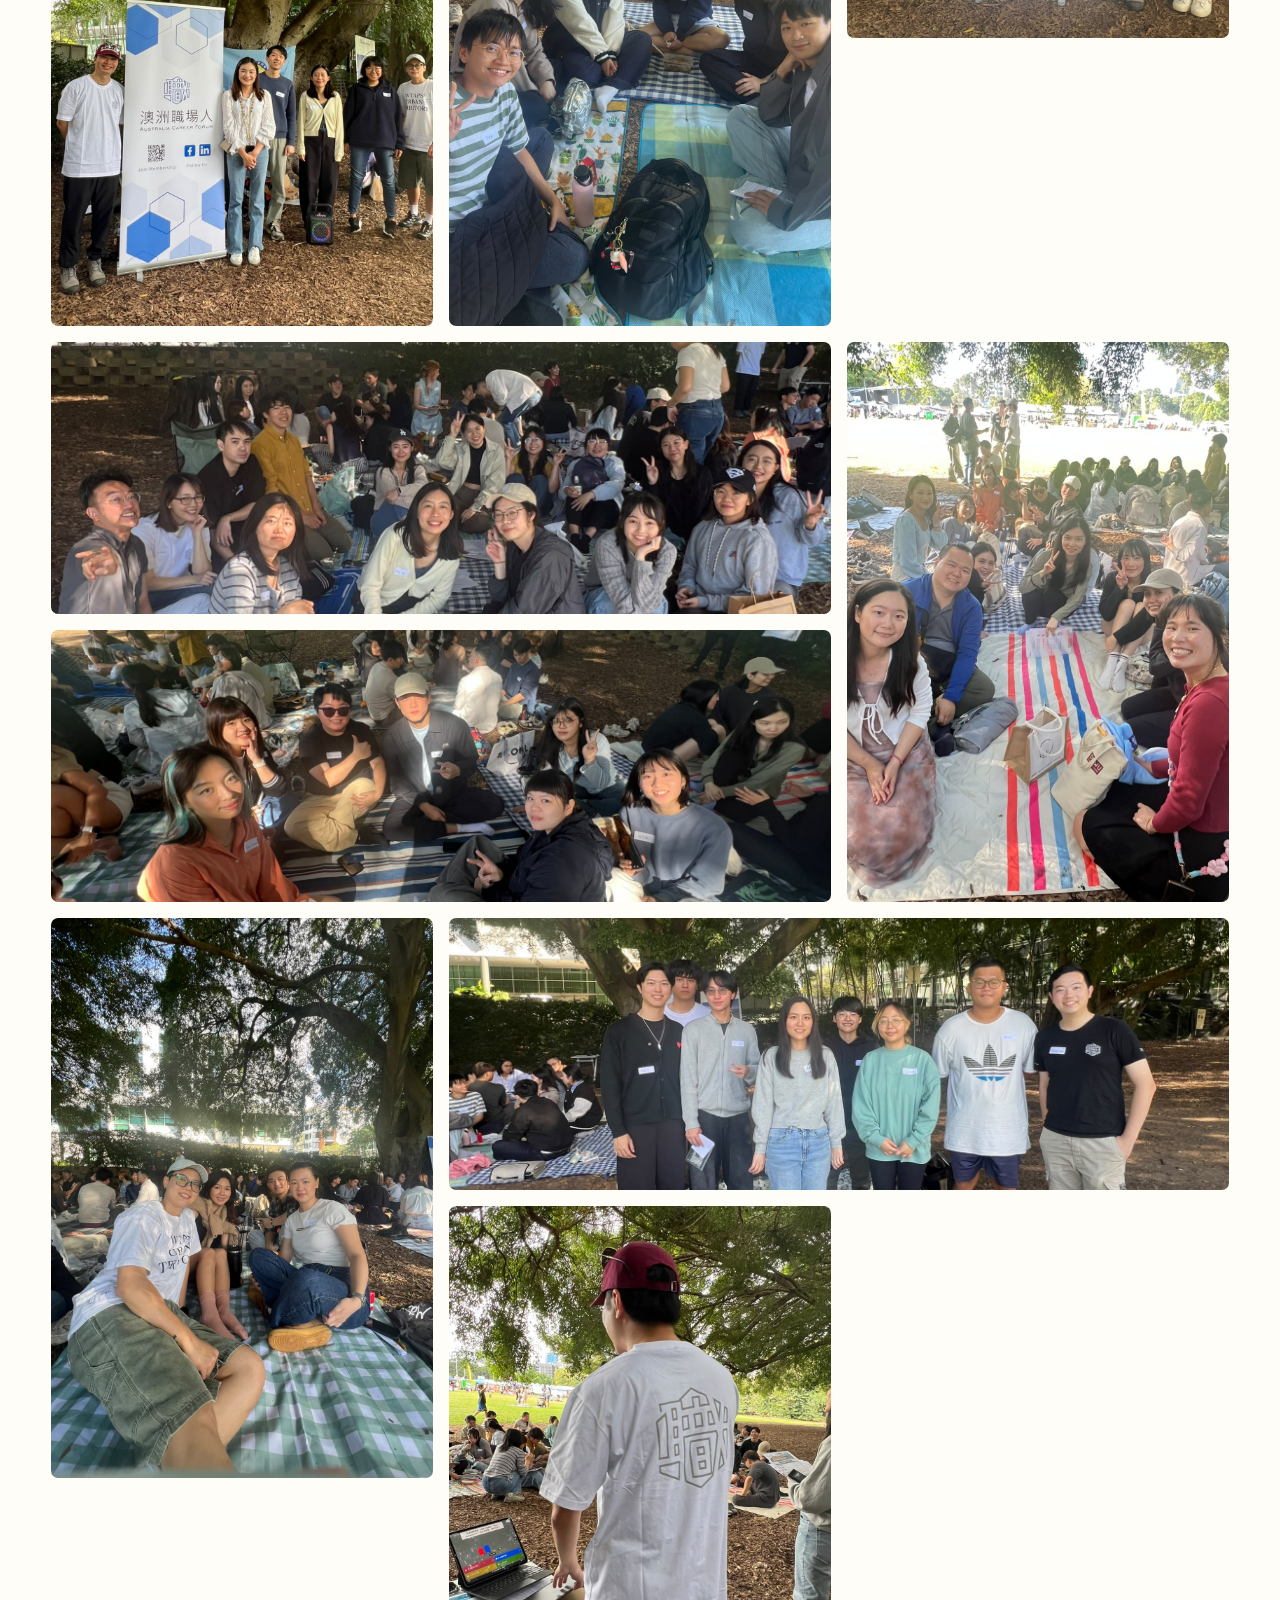
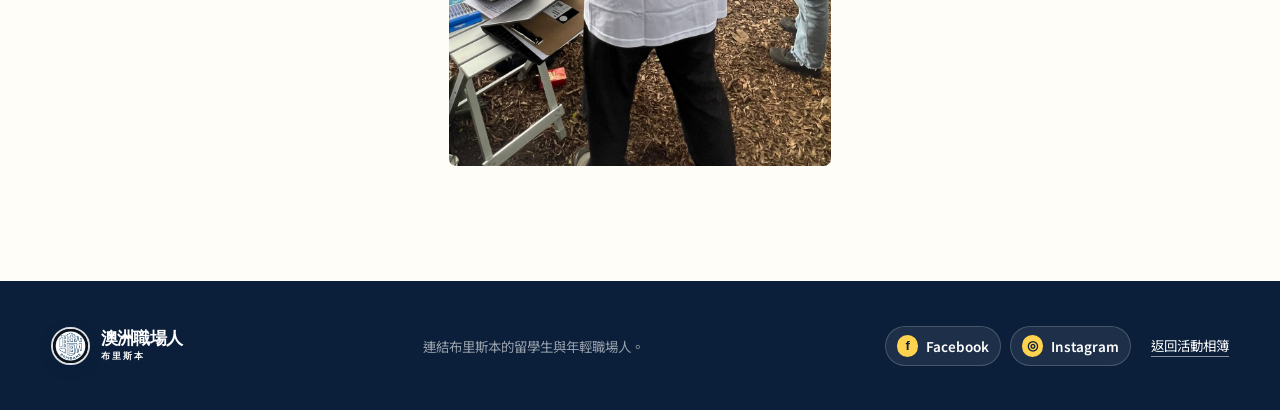
==== commit d2905b60: "Add job seeking session and provide personal experience Co-Authored-By: Claude Sonnet 5 <noreply@ant" ====
--- a/event-kahoot-brisbane-2026.html
+++ b/event-kahoot-brisbane-2026.html
@@ -17,7 +17,7 @@
     <header class="site-header" data-header>
       <a class="brand" href="index.html" aria-label="澳洲職場人布里斯本首頁"><img class="brand-logo" src="assets/brisbane-logo.jpeg" alt="" /><span class="brand-name">澳洲職場人<span>布里斯本</span></span></a>
       <button class="menu-button" type="button" aria-expanded="false" aria-controls="primary-nav"><span></span><span></span><span></span><span class="sr-only">開啟選單</span></button>
-      <nav id="primary-nav" class="primary-nav" aria-label="主要導覽"><a href="index.html">首頁</a><a href="events.html">近期活動</a><a href="team.html">幹部成員</a><a class="active" href="photos.html">活動照片</a><a href="newsletter.html">電子報</a></nav>
+      <nav id="primary-nav" class="primary-nav" aria-label="主要導覽"><a href="index.html">首頁</a><a href="events.html">近期活動</a><a href="job-tips.html">求職攻略</a><a href="team.html">幹部成員</a><a class="active" href="photos.html">活動照片</a><a href="newsletter.html">電子報</a></nav>
     </header>
 
     <main id="main" class="inner-page album-page">
--- a/assets/styles.css
+++ b/assets/styles.css
@@ -332,6 +332,17 @@
 .org-chart-card:hover img { transform: scale(1.015); }
 .org-chart-card > .round-arrow { position: absolute; right: 1.25rem; bottom: 1.25rem; }
 
+.tips-section { background: var(--white); }
+.tips-grid { display: grid; gap: 1.5rem; }
+.tip-card { position: relative; max-width: 52rem; padding: clamp(1.6rem, 3vw, 2.5rem); background: white; border: 1px solid var(--line); border-top: 6px solid var(--coral); border-radius: 0.55rem; }
+.tip-meta { margin: 0; color: rgba(12, 26, 44, 0.5); font-family: "Space Grotesk", sans-serif; font-size: 0.75rem; font-weight: 700; letter-spacing: 0.08em; text-transform: uppercase; }
+.tip-card h2 { margin: 0.7rem 0 0; font-family: "Noto Sans TC", sans-serif; font-size: 2rem; line-height: 1.1; }
+.tip-card h3 { margin: 2.2rem 0 0.7rem; font-family: "Noto Sans TC", sans-serif; font-size: 1.3rem; line-height: 1.35; color: var(--navy); }
+.tip-card > p:not(.tip-meta):not(.tip-note) { margin: 0.6rem 0; color: rgba(12,26,44,0.72); line-height: 1.75; }
+.tip-card .responsibility-list { margin-top: 1rem; }
+.tip-note { margin: 2rem 0 0; padding-top: 1.2rem; border-top: 1px solid var(--line); color: var(--coral); font-weight: 700; }
+.tip-note a { border-bottom: 1px solid var(--coral); }
+
 .photos-section { background: var(--cream); }
 .photo-story { position: relative; min-height: 38rem; overflow: hidden; border-radius: 0.65rem; }
 .photo-story::after { content: ""; position: absolute; inset: 0; background: linear-gradient(90deg, rgba(11,31,58,0.9), rgba(11,31,58,0.05) 70%); }
@@ -351,7 +362,10 @@
 .newsletter-form input { flex: 1; min-width: 0; padding: 0.85rem 1rem; color: var(--ink); background: transparent; border: 0; outline: 0; }
 .newsletter-form input:focus { box-shadow: inset 0 0 0 2px var(--navy); }
 .newsletter-form button { padding: 0.75rem 1rem; color: white; background: var(--navy); border: 0; border-radius: 0.25rem; font-weight: 700; cursor: pointer; }
+.newsletter-form button:disabled { cursor: wait; opacity: 0.68; }
 .form-note { min-height: 1.6rem; margin-top: 0.75rem; font-size: 0.82rem; color: rgba(255,255,255,0.82); }
+.form-note[data-status="success"] { color: white; font-weight: 700; }
+.form-note[data-status="error"] { color: #fff4b8; font-weight: 700; }
 .newsletter-shape { position: absolute; right: -8vw; bottom: -16vw; display: grid; width: min(55vw, 44rem); aspect-ratio: 1; place-items: center; color: var(--navy); background: var(--yellow); border-radius: 48% 52% 18% 82% / 59% 29% 71% 41%; transform: rotate(-12deg); }
 .newsletter-shape span { font-family: "Space Grotesk", sans-serif; font-size: clamp(5rem, 13vw, 11rem); font-weight: 700; letter-spacing: -0.1em; transform: rotate(12deg); }
 
@@ -380,6 +394,61 @@
 .home-event-poster { display: block; overflow: hidden; border: 3px solid white; border-radius: 0.3rem; box-shadow: 0 12px 28px rgba(0,0,0,0.25); transform: rotate(1.5deg); transition: transform 180ms ease; }
 .home-event-poster:hover { transform: rotate(0) scale(1.03); }
 .home-event-poster img { width: 100%; aspect-ratio: 2 / 3; object-fit: cover; }
+.partner-feature {
+  padding: 1.15rem max(1rem, calc((100vw - var(--max)) / 2));
+  background: var(--cream);
+}
+.partner-card {
+  display: grid;
+  grid-template-columns: 15rem minmax(0, 1fr);
+  width: min(45rem, 100%);
+  height: 10rem;
+  margin: 0 auto;
+  overflow: hidden;
+  color: white;
+  background: var(--navy);
+  border: 1px solid rgba(11, 31, 58, 0.12);
+  border-radius: 0.55rem;
+  box-shadow: 0 10px 28px rgba(11, 31, 58, 0.13);
+  transition: transform 180ms ease, box-shadow 180ms ease;
+}
+.partner-card:hover,
+.partner-card:focus-visible { transform: translateY(-2px); box-shadow: 0 14px 34px rgba(11, 31, 58, 0.18); }
+.partner-card:focus-visible { outline: 3px solid var(--coral); outline-offset: 3px; }
+.partner-card-copy {
+  display: flex;
+  flex-direction: column;
+  justify-content: center;
+  padding: 1.15rem 1.25rem;
+}
+.partner-card-copy small {
+  color: var(--yellow);
+  font-size: 0.72rem;
+  font-weight: 800;
+  letter-spacing: 0.12em;
+}
+.partner-card-copy strong {
+  margin: 0.28rem 0 0.75rem;
+  font-size: 1.35rem;
+  line-height: 1.25;
+}
+.partner-card-copy b {
+  display: inline-flex;
+  align-items: center;
+  gap: 0.35rem;
+  font-size: 0.78rem;
+  font-weight: 700;
+}
+.partner-card-copy i { color: var(--yellow); font-style: normal; }
+.partner-card-image { min-width: 0; overflow: hidden; background: white; }
+.partner-card-image img {
+  width: 100%;
+  height: 100%;
+  object-fit: cover;
+  object-position: center;
+  transition: transform 240ms ease;
+}
+.partner-card:hover .partner-card-image img { transform: scale(1.01); }
 .home-links { display: grid; grid-template-columns: repeat(3, 1fr); gap: 1px; padding: 1px; background: var(--line); }
 .home-link-card { position: relative; min-height: 23rem; padding: clamp(2rem, 4vw, 4rem); background: var(--white); transition: color 180ms ease, background 180ms ease; }
 .home-link-card > span { color: rgba(12,26,44,0.45); font-size: 0.75rem; font-weight: 700; }
@@ -397,15 +466,34 @@
 .events-section.page-section { min-height: 35rem; }
 .events-section .event-content h2 { max-width: 48rem; margin: 0; color: var(--ink); font-size: clamp(1.55rem, 3vw, 2.45rem); line-height: 1.25; letter-spacing: -0.025em; }
 .event-content-layout { display: grid; grid-template-columns: minmax(8.5rem, 11rem) minmax(0, 1fr); gap: clamp(1.2rem, 2.5vw, 2rem); align-items: start; }
+.event-media { display: grid; gap: 1rem; }
 .event-poster-link { position: relative; display: block; overflow: hidden; border-radius: 0.3rem; box-shadow: 0 12px 30px rgba(11,31,58,0.18); }
 .event-poster-link img { width: 100%; aspect-ratio: 2 / 3; object-fit: cover; }
 .event-poster-link span { position: absolute; right: 0.45rem; bottom: 0.45rem; left: 0.45rem; padding: 0.4rem; color: white; background: rgba(11,31,58,0.86); border-radius: 0.2rem; font-size: 0.72rem; font-weight: 700; text-align: center; }
+.event-sponsors { padding-top: 0.85rem; border-top: 1px solid var(--line); }
+.event-sponsors > p { margin: 0 0 0.55rem; color: rgba(12,26,44,0.62); font-size: 0.68rem; font-weight: 800; letter-spacing: 0.14em; }
+.sponsor-links { display: grid; gap: 0.55rem; }
+.sponsor-card {
+  position: relative;
+  display: grid;
+  min-height: 3.65rem;
+  padding: 0.55rem 1.55rem 0.55rem 0.65rem;
+  place-items: center;
+  overflow: hidden;
+  background: white;
+  border: 1px solid rgba(11,31,58,0.13);
+  border-radius: 0.38rem;
+  box-shadow: 0 5px 15px rgba(11,31,58,0.08);
+  transition: transform 180ms ease, border-color 180ms ease, box-shadow 180ms ease;
+}
+.sponsor-card:hover, .sponsor-card:focus-visible { transform: translateY(-2px); border-color: rgba(11,31,58,0.28); box-shadow: 0 9px 22px rgba(11,31,58,0.14); }
+.sponsor-card img { width: 100%; max-height: 2.45rem; object-fit: contain; }
+.sponsor-card > span { position: absolute; top: 0.35rem; right: 0.45rem; color: rgba(11,31,58,0.45); font-size: 0.72rem; font-weight: 800; transition: color 180ms ease, transform 180ms ease; }
+.sponsor-card:hover > span, .sponsor-card:focus-visible > span { color: var(--coral); transform: translate(1px, -1px); }
+.sponsor-card-china-airlines { padding-top: 0.7rem; padding-bottom: 0.7rem; }
+.sponsor-card-aoes { background: #fbfdff; }
 .event-topics { display: flex; flex-wrap: wrap; gap: 0.55rem; margin-top: 1rem; }
 .event-topics span { padding: 0.4rem 0.7rem; color: var(--navy); background: #edf4fc; border-radius: 99rem; font-size: 0.78rem; font-weight: 600; }
-.empty-gallery { display: flex; gap: 1.5rem; align-items: center; margin-top: 1.25rem; padding: 2rem; border: 1px dashed rgba(11,31,58,0.3); border-radius: 0.55rem; }
-.empty-gallery > span { display: grid; flex: 0 0 auto; width: 3.5rem; height: 3.5rem; place-items: center; color: var(--navy); background: var(--yellow); border-radius: 50%; font-size: 1.5rem; }
-.empty-gallery h2 { margin: 0 0 0.35rem; font-size: 1.3rem; }
-.empty-gallery p { margin: 0; color: rgba(12,26,44,0.62); }
 .album-card {
   position: relative;
   display: block;
@@ -550,15 +638,27 @@
   .home-event-inner { grid-template-columns: 1fr; }
   .home-event .button-register { grid-column: auto; justify-self: stretch; }
   .home-event-poster { width: 10rem; }
+  .partner-feature { padding: 0.85rem 0.75rem; }
+  .partner-card {
+    grid-template-columns: minmax(7.8rem, 36%) minmax(0, 1fr);
+    height: 7rem;
+  }
+  .partner-card-copy { padding: 0.8rem; }
+  .partner-card-copy small { font-size: 0.62rem; letter-spacing: 0.06em; }
+  .partner-card-copy strong { margin: 0.2rem 0 0.45rem; font-size: 1rem; }
+  .partner-card-copy b { font-size: 0.68rem; }
+  .partner-card-image { min-height: 0; }
+  .partner-card-image img { aspect-ratio: auto; object-fit: contain; object-position: center; }
   .event-content-layout { grid-template-columns: 1fr; }
-  .event-poster-link { width: min(13rem, 70vw); }
+  .event-media { width: min(13rem, 70vw); }
+  .event-poster-link { width: 100%; }
+  .event-sponsors { width: 100%; }
   .home-links { grid-template-columns: 1fr; }
   .home-link-card { min-height: 18rem; }
   .home-link-card h2 { margin-top: 2.5rem; }
   .inner-page, .newsletter-main { padding-top: 4.8rem; }
   .page-hero { padding-top: 4rem; padding-bottom: 4rem; }
   .page-hero h1 { font-size: clamp(3rem, 15vw, 4.5rem); }
-  .empty-gallery { align-items: flex-start; }
   .album-cover { height: 24rem; }
   .album-hero-grid { grid-template-columns: 1fr; }
   .album-hero-grid > img { justify-self: start; width: min(72%, 19rem); }
